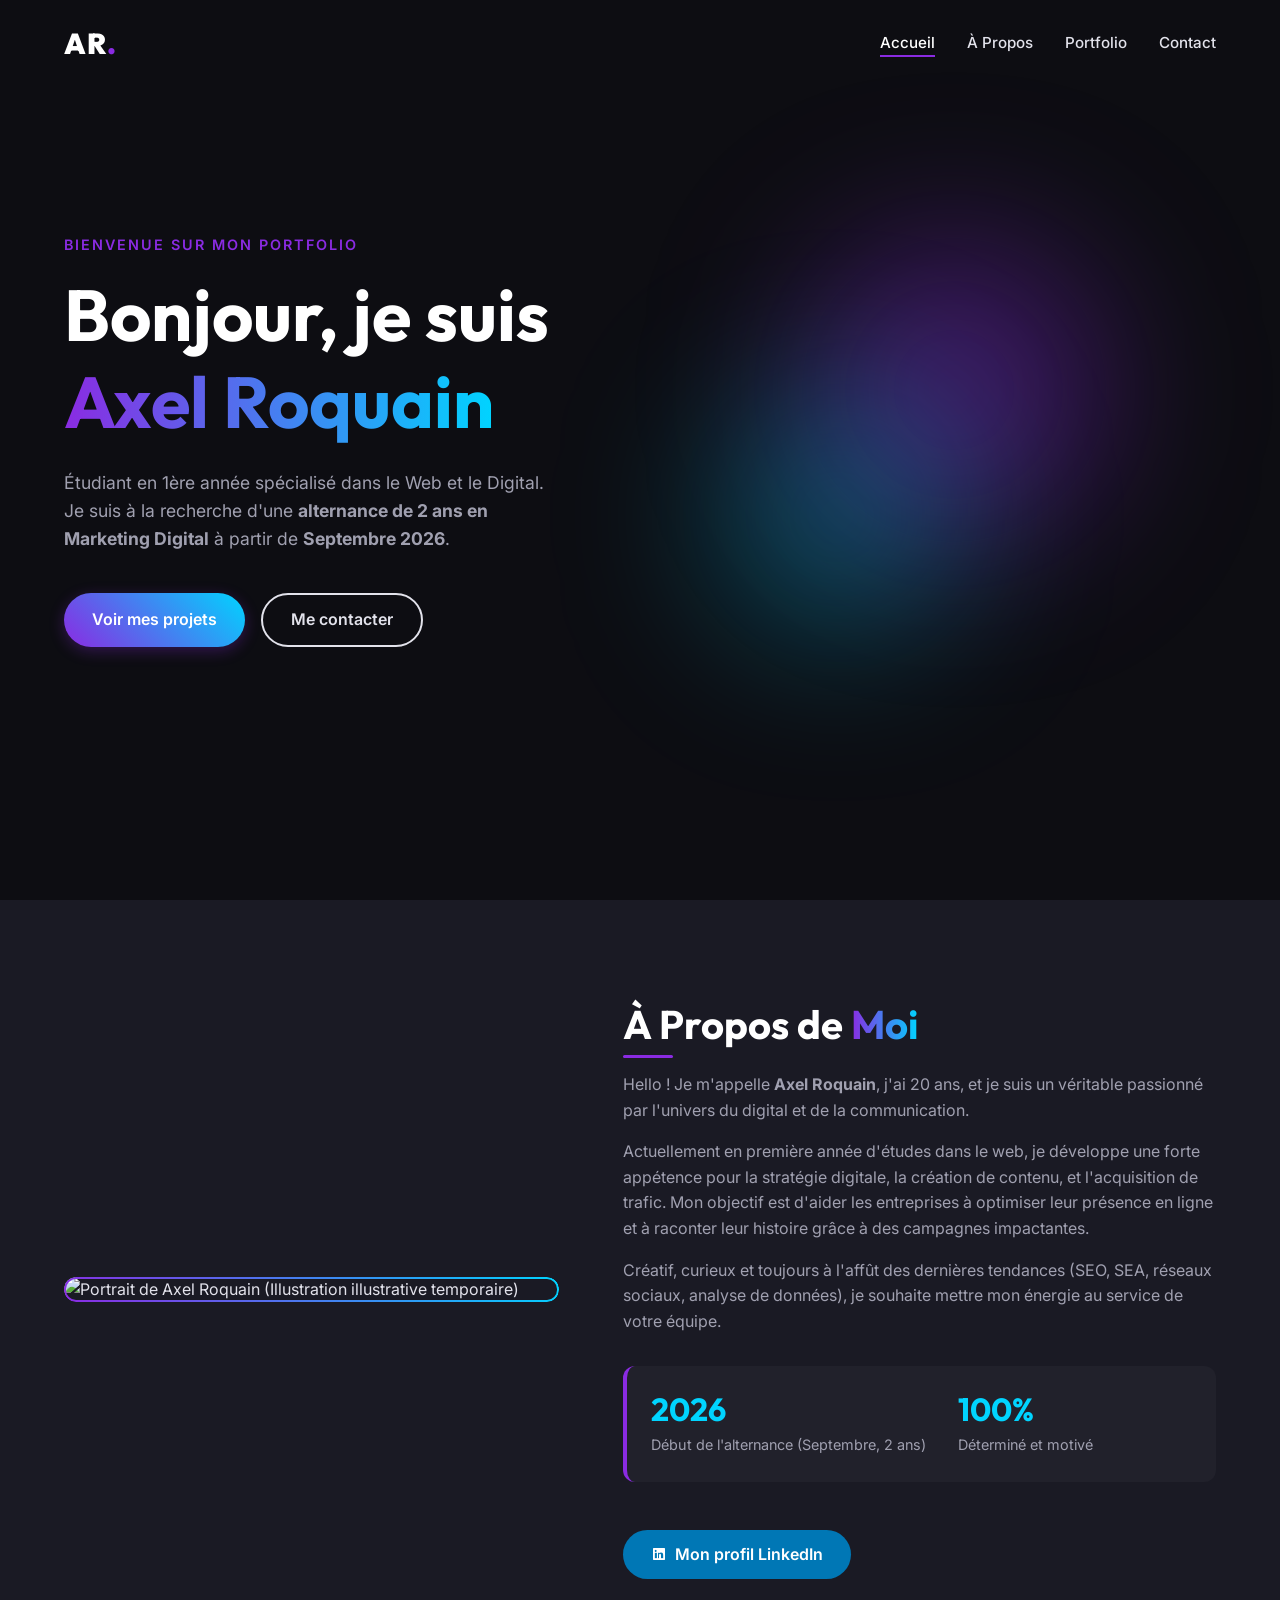
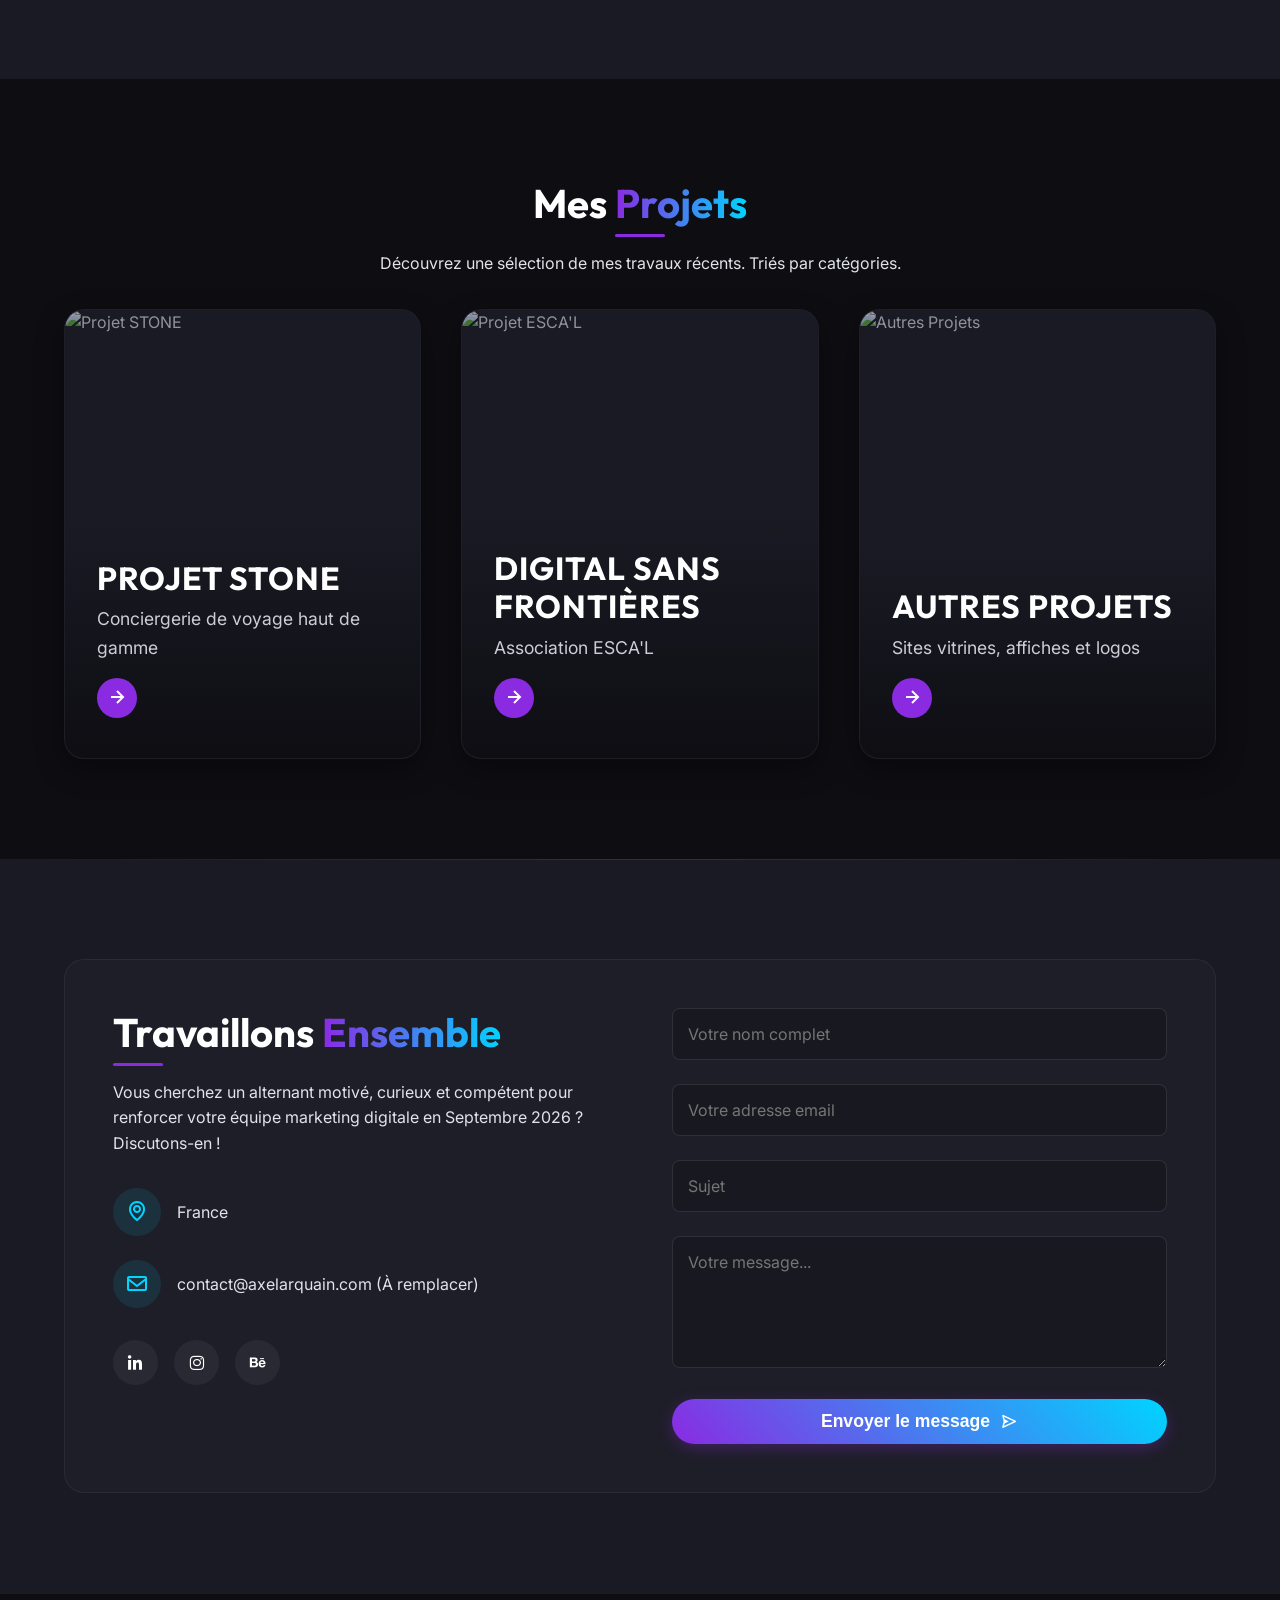
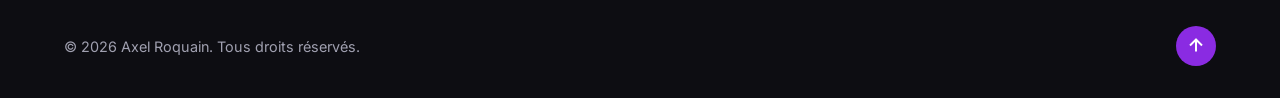
==== index.html @ b4b13b2a "Add files via upload" ====
<!DOCTYPE html>
<html lang="fr">
<head>
    <meta charset="UTF-8">
    <meta name="viewport" content="width=device-width, initial-scale=1.0">
    <title>Axel Roquain | Portfolio Digital</title>
    <meta name="description" content="Portfolio de Axel Roquain, étudiant en digital à la recherche d'une alternance en marketing digital pour Septembre 2026.">
    
    <!-- Google Fonts -->
    <link rel="preconnect" href="https://fonts.googleapis.com">
    <link rel="preconnect" href="https://fonts.gstatic.com" crossorigin>
    <link href="https://fonts.googleapis.com/css2?family=Inter:wght@300;400;500;600&family=Outfit:wght@400;700;800;900&display=swap" rel="stylesheet">
    
    <!-- Icons -->
    <link href='https://unpkg.com/boxicons@2.1.4/css/boxicons.min.css' rel='stylesheet'>
    
    <!-- Custom CSS -->
    <link rel="stylesheet" href="style.css">
</head>
<body>

    <!-- Navigation -->
    <nav class="navbar">
        <div class="container nav-container">
            <a href="#" class="logo">AR<span>.</span></a>
            <ul class="nav-links">
                <li><a href="#home" class="active">Accueil</a></li>
                <li><a href="#about">À Propos</a></li>
                <li><a href="#portfolio">Portfolio</a></li>
                <li><a href="#contact">Contact</a></li>
            </ul>
            <div class="menu-toggle">
                <i class='bx bx-menu'></i>
            </div>
        </div>
    </nav>

    <!-- Section Accueil -->
    <header id="home" class="hero section">
        <div class="container hero-container">
            <div class="hero-content">
                <span class="subtitle slide-in">Bienvenue sur mon portfolio</span>
                <h1 class="title fade-in">Bonjour, je suis <span class="highlight">Axel Roquain</span></h1>
                <p class="description fade-in-delay">
                    Étudiant en 1ère année spécialisé dans le Web et le Digital. <br>
                    Je suis à la recherche d'une <strong>alternance de 2 ans en Marketing Digital</strong> à partir de <strong>Septembre 2026</strong>.
                </p>
                <div class="hero-btns fade-in-delay-2">
                    <a href="#portfolio" class="btn btn-primary">Voir mes projets</a>
                    <a href="#contact" class="btn btn-secondary">Me contacter</a>
                </div>
            </div>
            <div class="hero-visual">
                <!-- Decorative elements / shapes for aesthetic -->
                <div class="shape shape-1"></div>
                <div class="shape shape-2"></div>
                <div class="shape shape-3"></div>
            </div>
        </div>
    </header>

    <!-- Section À Propos -->
    <section id="about" class="about section">
        <div class="container about-container">
            <div class="about-image">
                <!-- Image placeholder, par exemple portrait ou illustration -->
                <img src="https://images.unsplash.com/photo-1519085360753-af0119f7cbe7?q=80&w=600&auto=format&fit=crop" alt="Portrait de Axel Roquain (Illustration illustrative temporaire)" class="profile-img">
            </div>
            <div class="about-text">
                <h2 class="section-title">À Propos de <span class="highlight">Moi</span></h2>
                <p>Hello ! Je m'appelle <strong>Axel Roquain</strong>, j'ai 20 ans, et je suis un véritable passionné par l'univers du digital et de la communication.</p>
                <p>Actuellement en première année d'études dans le web, je développe une forte appétence pour la stratégie digitale, la création de contenu, et l'acquisition de trafic. Mon objectif est d'aider les entreprises à optimiser leur présence en ligne et à raconter leur histoire grâce à des campagnes impactantes.</p>
                <p>Créatif, curieux et toujours à l'affût des dernières tendances (SEO, SEA, réseaux sociaux, analyse de données), je souhaite mettre mon énergie au service de votre équipe.</p>
                
                <div class="stats">
                    <div class="stat-item">
                        <h3>2026</h3>
                        <span>Début de l'alternance (Septembre, 2 ans)</span>
                    </div>
                    <div class="stat-item">
                        <h3>100%</h3>
                        <span>Déterminé et motivé</span>
                    </div>
                </div>

                <a href="https://www.linkedin.com" target="_blank" class="btn btn-linkedin">
                    <i class='bx bxl-linkedin-square'></i> Mon profil LinkedIn
                </a>
            </div>
        </div>
    </section>

    <!-- Section Portfolio -->
    <section id="portfolio" class="portfolio section">
        <div class="container">
            <div class="section-header center">
                <h2 class="section-title">Mes <span class="highlight">Projets</span></h2>
                <p>Découvrez une sélection de mes travaux récents. Triés par catégories.</p>
            </div>

            <!-- Grille de projets mis en avant -->
            <div class="featured-projects-grid">
                
                <!-- Projet 1 : STONE -->
                <a href="projet-stone.html" class="featured-card">
                    <img src="images/projet de partiels/écran d'accueil.JPG" alt="Projet STONE" class="card-bg">
                    <div class="card-content">
                        <h3>Projet STONE</h3>
                        <p>Conciergerie de voyage haut de gamme</p>
                        <span class="card-arrow"><i class='bx bx-right-arrow-alt'></i></span>
                    </div>
                </a>

                <!-- Projet 2 : ESCA'L -->
                <a href="projet-escal.html" class="featured-card">
                    <img src="images/projet ESCAL/maquette site web.PNG" alt="Projet ESCA'L" class="card-bg">
                    <div class="card-content">
                        <h3>Digital sans frontières</h3>
                        <p>Association ESCA'L</p>
                        <span class="card-arrow"><i class='bx bx-right-arrow-alt'></i></span>
                    </div>
                </a>

                <!-- Projet 3 : Autres -->
                <a href="autres-projets.html" class="featured-card">
                    <img src="images/mange moi le fred's.PNG" alt="Autres Projets" class="card-bg">
                    <div class="card-content">
                        <h3>Autres Projets</h3>
                        <p>Sites vitrines, affiches et logos</p>
                        <span class="card-arrow"><i class='bx bx-right-arrow-alt'></i></span>
                    </div>
                </a>

            </div>
        </div>
    </section>

    <!-- Section Contact -->
    <section id="contact" class="contact section">
        <div class="container">
            <div class="contact-grid">
                <div class="contact-info">
                    <h2 class="section-title">Travaillons <span class="highlight">Ensemble</span></h2>
                    <p>Vous cherchez un alternant motivé, curieux et compétent pour renforcer votre équipe marketing digitale en Septembre 2026 ? Discutons-en !</p>
                    
                    <ul class="info-list">
                        <li>
                            <i class='bx bx-map'></i>
                            <span>France</span>
                        </li>
                        <li>
                            <i class='bx bx-envelope'></i>
                            <span><a href="mailto:contact@axelarquain.com">contact@axelarquain.com</a> (À remplacer)</span>
                        </li>
                    </ul>

                    <div class="social-links">
                        <a href="https://linkedin.com" target="_blank" class="social-btn"><i class='bx bxl-linkedin'></i></a>
                        <a href="#" class="social-btn"><i class='bx bxl-instagram'></i></a>
                        <a href="#" class="social-btn"><i class='bx bxl-behance'></i></a>
                    </div>
                </div>

                <div class="contact-form-container">
                    <form class="contact-form" onsubmit="event.preventDefault(); alert('Message envoyé avec succès !');">
                        <div class="form-group">
                            <input type="text" id="name" placeholder="Votre nom complet" required>
                        </div>
                        <div class="form-group">
                            <input type="email" id="email" placeholder="Votre adresse email" required>
                        </div>
                        <div class="form-group">
                            <input type="text" id="subject" placeholder="Sujet" required>
                        </div>
                        <div class="form-group">
                            <textarea id="message" rows="5" placeholder="Votre message..." required></textarea>
                        </div>
                        <button type="submit" class="btn btn-primary submit-btn">Envoyer le message <i class='bx bx-send'></i></button>
                    </form>
                </div>
            </div>
        </div>
    </section>

    <!-- Footer -->
    <footer>
        <div class="container footer-container">
            <p>&copy; 2026 Axel Roquain. Tous droits réservés.</p>
            <a href="#home" class="scroll-top"><i class='bx bx-up-arrow-alt'></i></a>
        </div>
    </footer>

    <!-- JS Scripts -->
    <script src="script.js"></script>
</body>
</html>
---- style.css ----
/** 
 * Design System - Axel Roquain Portfolio
 */

:root {
    /* Couleurs */
    --bg-color: #0d0d12;
    --surface-color: #1a1a24;
    --surface-color-glass: rgba(26, 26, 36, 0.7);
    --text-color: #e2e2eb;
    --text-muted: #a0a0b0;
    
    /* Accents (Couleurs vibrantes) */
    --primary: #8a2be2; /* Violet électrique */
    --primary-hover: #9d4edd;
    --secondary: #00d4ff; /* Cyan néon */
    
    /* Typographie */
    --font-heading: 'Outfit', sans-serif;
    --font-body: 'Inter', sans-serif;
    
    /* Utilitaires */
    --transition: all 0.3s cubic-bezier(0.25, 0.8, 0.25, 1);
    --border-radius: 12px;
}

/* === Base & Reset === */
* {
    margin: 0;
    padding: 0;
    box-sizing: border-box;
}

html {
    scroll-behavior: smooth;
    font-size: 16px;
}

body {
    background-color: var(--bg-color);
    color: var(--text-color);
    font-family: var(--font-body);
    line-height: 1.6;
    overflow-x: hidden;
}

h1, h2, h3, h4, h5, h6 {
    font-family: var(--font-heading);
    font-weight: 700;
    line-height: 1.2;
    color: #fff;
}

a {
    text-decoration: none;
    color: inherit;
    transition: var(--transition);
}

ul {
    list-style: none;
}

img, video {
    max-width: 100%;
    /* display: block; */ /* Commenté pour éviter de casser alignement, géré au cas par cas */
}

/* === Typography & Utilities === */
.highlight {
    background: linear-gradient(90deg, var(--primary), var(--secondary));
    -webkit-background-clip: text;
    -webkit-text-fill-color: transparent;
    display: inline-block;
}

.container {
    width: 90%;
    max-width: 1200px;
    margin: 0 auto;
}

.section {
    padding: 100px 0;
}

.section-title {
    font-size: 2.5rem;
    margin-bottom: 1.5rem;
    position: relative;
    display: inline-block;
}

.section-title::after {
    content: '';
    position: absolute;
    bottom: -10px;
    left: 0;
    width: 50px;
    height: 3px;
    background: var(--primary);
    border-radius: 2px;
}

.center .section-title::after {
    left: 50%;
    transform: translateX(-50%);
}

.center {
    text-align: center;
}

/* === Buttons === */
.btn {
    display: inline-flex;
    align-items: center;
    justify-content: center;
    padding: 12px 28px;
    border-radius: 30px;
    font-weight: 600;
    font-size: 1rem;
    cursor: pointer;
    transition: var(--transition);
    border: none;
    outline: none;
}

.btn-primary {
    background: linear-gradient(45deg, var(--primary), var(--secondary));
    color: #fff;
    box-shadow: 0 4px 15px rgba(138, 43, 226, 0.3);
}

.btn-primary:hover {
    transform: translateY(-3px);
    box-shadow: 0 8px 25px rgba(138, 43, 226, 0.5);
}

.btn-secondary {
    background: transparent;
    border: 2px solid var(--text-color);
    color: var(--text-color);
}

.btn-secondary:hover {
    background: var(--text-color);
    color: var(--bg-color);
}

.btn-linkedin {
    background: #0077b5;
    color: #fff;
    margin-top: 1rem;
    gap: 8px;
}

.btn-linkedin:hover {
    background: #005582;
    transform: translateY(-2px);
}

/* === Navigation === */
.navbar {
    position: fixed;
    top: 0;
    left: 0;
    width: 100%;
    padding: 20px 0;
    z-index: 1000;
    transition: var(--transition);
}

.navbar.scrolled {
    background: rgba(13, 13, 18, 0.9);
    backdrop-filter: blur(10px);
    box-shadow: 0 4px 30px rgba(0, 0, 0, 0.1);
    padding: 15px 0;
}

.nav-container {
    display: flex;
    justify-content: space-between;
    align-items: center;
}

.logo {
    font-size: 1.8rem;
    font-family: var(--font-heading);
    font-weight: 900;
    color: #fff;
    letter-spacing: 1px;
}

.logo span {
    color: var(--primary);
}

.nav-links {
    display: flex;
    gap: 2rem;
}

.nav-links li a {
    font-weight: 500;
    font-size: 0.95rem;
    position: relative;
}

.nav-links li a::before {
    content: '';
    position: absolute;
    bottom: -5px;
    left: 0;
    width: 0;
    height: 2px;
    background: var(--primary);
    transition: var(--transition);
}

.nav-links li a:hover::before,
.nav-links li a.active::before {
    width: 100%;
}

.nav-links li a:hover,
.nav-links li a.active {
    color: #fff;
}

.menu-toggle {
    display: none;
    font-size: 2rem;
    cursor: pointer;
    color: #fff;
}

/* === Hero Section === */
.hero {
    min-height: 100vh;
    display: flex;
    align-items: center;
    position: relative;
    padding-top: 80px;
}

.hero-container {
    display: grid;
    grid-template-columns: 1fr 1fr;
    gap: 2rem;
    align-items: center;
}

.subtitle {
    display: block;
    color: var(--primary);
    font-weight: 600;
    letter-spacing: 2px;
    text-transform: uppercase;
    margin-bottom: 1rem;
    font-size: 0.9rem;
}

.hero .title {
    font-size: 4.5rem;
    margin-bottom: 1.5rem;
}

.hero .description {
    font-size: 1.1rem;
    color: var(--text-muted);
    margin-bottom: 2.5rem;
    max-width: 500px;
}

.hero-btns {
    display: flex;
    gap: 1rem;
}

.hero-visual {
    position: relative;
    height: 500px;
    display: flex;
    justify-content: center;
    align-items: center;
}

.shape {
    position: absolute;
    border-radius: 50%;
    filter: blur(80px);
    z-index: -1;
}

.shape-1 {
    width: 300px;
    height: 300px;
    background: rgba(138, 43, 226, 0.4);
    top: 10%;
    right: 20%;
    animation: float 6s ease-in-out infinite;
}

.shape-2 {
    width: 250px;
    height: 250px;
    background: rgba(0, 212, 255, 0.3);
    bottom: 10%;
    left: 10%;
    animation: float 8s ease-in-out infinite reverse;
}

@keyframes float {
    0% { transform: translateY(0px) rotate(0deg); }
    50% { transform: translateY(-30px) rotate(10deg); }
    100% { transform: translateY(0px) rotate(0deg); }
}

/* === About Section === */
.about {
    background: var(--surface-color);
}

.about-container {
    display: grid;
    grid-template-columns: 1fr 1.2fr;
    gap: 4rem;
    align-items: center;
}

.about-image {
    position: relative;
    border-radius: var(--border-radius);
    overflow: hidden;
}

.about-image::before {
    content: '';
    position: absolute;
    inset: 0;
    border: 2px solid transparent;
    border-radius: var(--border-radius);
    background: linear-gradient(45deg, var(--primary), var(--secondary)) border-box;
    -webkit-mask: linear-gradient(#fff 0 0) padding-box, linear-gradient(#fff 0 0);
    -webkit-mask-composite: xor;
    mask-composite: exclude;
    z-index: 2;
    pointer-events: none;
}

.profile-img {
    width: 100%;
    height: auto;
    display: block;
    border-radius: var(--border-radius);
    transition: var(--transition);
}

.about-image:hover .profile-img {
    transform: scale(1.05);
}

.about-text p {
    color: var(--text-muted);
    margin-bottom: 1rem;
}

.stats {
    display: flex;
    gap: 2rem;
    margin: 2rem 0;
    padding: 1.5rem;
    background: rgba(255, 255, 255, 0.03);
    border-radius: var(--border-radius);
    border-left: 4px solid var(--primary);
}

.stat-item h3 {
    font-size: 2rem;
    color: var(--secondary);
    margin-bottom: 0.2rem;
}

.stat-item span {
    font-size: 0.9rem;
    color: var(--text-muted);
}

/* === Portfolio Section === */
.filter-buttons {
    display: flex;
    justify-content: center;
    gap: 1rem;
    margin: 3rem 0;
    flex-wrap: wrap;
}

.filter-btn {
    background: transparent;
    border: 1px solid var(--text-muted);
    color: var(--text-color);
    padding: 8px 20px;
    border-radius: 20px;
    cursor: pointer;
    font-family: var(--font-body);
    font-weight: 500;
    transition: var(--transition);
}

.filter-btn.active, .filter-btn:hover {
    background: var(--primary);
    border-color: var(--primary);
    color: #fff;
    box-shadow: 0 4px 10px rgba(138, 43, 226, 0.3);
}

.portfolio-grid {
    display: grid;
    grid-template-columns: repeat(auto-fill, minmax(300px, 1fr));
    gap: 2rem;
}

.portfolio-card {
    background: var(--surface-color);
    border-radius: var(--border-radius);
    overflow: hidden;
    transition: var(--transition);
    border: 1px solid rgba(255, 255, 255, 0.05);
    display: flex;
    flex-direction: column;
}

.portfolio-card:hover {
    transform: translateY(-10px);
    border-color: rgba(138, 43, 226, 0.3);
    box-shadow: 0 10px 30px rgba(0, 0, 0, 0.5);
}

.card-image, .card-video-container {
    position: relative;
    width: 100%;
    aspect-ratio: 4 / 3;
    overflow: hidden;
    background: var(--surface-color);
    display: flex;
    justify-content: center;
    align-items: center;
}

.card-image img {
    width: 100%;
    height: 100%;
    object-fit: contain; /* Affiche l'image en entier sans la rogner */
    transition: transform 0.5s ease;
    padding: 1rem; /* Ajoute un peu de respiration autour de l'image */
}

.portfolio-video {
    width: 100%;
    height: 100%;
    object-fit: contain;
}

.card-overlay {
    position: absolute;
    inset: 0;
    background: rgba(13, 13, 18, 0.8);
    display: flex;
    justify-content: center;
    align-items: center;
    opacity: 0;
    transition: var(--transition);
}

.card-overlay i {
    font-size: 3rem;
    color: #fff;
    transform: translateY(20px);
    transition: var(--transition);
}

.portfolio-card:hover .card-overlay {
    opacity: 1;
}

.portfolio-card:hover .card-overlay i {
    transform: translateY(0);
}

.portfolio-card:hover .card-image img {
    transform: scale(1.1);
}

.card-content {
    padding: 1.5rem;
    flex-grow: 1;
}

.card-content h3 {
    font-size: 1.2rem;
    margin-bottom: 0.5rem;
}

.category {
    font-size: 0.85rem;
    color: var(--primary);
    font-weight: 500;
}

/* MixItUp Classes (Pour le JS) */
.mix {
    display: none; /* Caché par défaut, MixItUp s'en occupe... ou notre propre script JS */
}

/* === Contact Section === */
.contact {
    background: var(--surface-color);
    position: relative;
}

.contact::before {
    content: '';
    position: absolute;
    top: 0;
    left: 0;
    width: 100%;
    height: 1px;
    background: linear-gradient(90deg, transparent, rgba(255, 255, 255, 0.1), transparent);
}

.contact-grid {
    display: grid;
    grid-template-columns: 1fr 1fr;
    gap: 4rem;
    background: rgba(255, 255, 255, 0.02);
    padding: 3rem;
    border-radius: 20px;
    border: 1px solid rgba(255, 255, 255, 0.05);
}

.info-list {
    margin: 2rem 0;
}

.info-list li {
    display: flex;
    align-items: center;
    gap: 1rem;
    margin-bottom: 1.5rem;
}

.info-list i {
    font-size: 1.5rem;
    color: var(--secondary);
    background: rgba(0, 212, 255, 0.1);
    padding: 12px;
    border-radius: 50%;
}

.social-links {
    display: flex;
    gap: 1rem;
}

.social-btn {
    width: 45px;
    height: 45px;
    display: flex;
    justify-content: center;
    align-items: center;
    background: rgba(255, 255, 255, 0.05);
    border-radius: 50%;
    font-size: 1.2rem;
    color: #fff;
}

.social-btn:hover {
    background: var(--primary);
    transform: translateY(-3px);
}

.contact-form .form-group {
    margin-bottom: 1.5rem;
}

.contact-form input,
.contact-form textarea {
    width: 100%;
    padding: 15px;
    background: rgba(0, 0, 0, 0.2);
    border: 1px solid rgba(255, 255, 255, 0.1);
    border-radius: 8px;
    color: #fff;
    font-family: var(--font-body);
    font-size: 1rem;
    transition: var(--transition);
}

.contact-form input:focus,
.contact-form textarea:focus {
    outline: none;
    border-color: var(--primary);
    background: rgba(0, 0, 0, 0.4);
}

.submit-btn {
    width: 100%;
    font-size: 1.1rem;
    gap: 10px;
}

/* === Footer === */
footer {
    padding: 2rem 0;
    text-align: center;
    background: var(--bg-color);
    border-top: 1px solid rgba(255, 255, 255, 0.05);
}

.footer-container {
    display: flex;
    justify-content: space-between;
    align-items: center;
}

.footer-container p {
    color: var(--text-muted);
    font-size: 0.9rem;
}

.scroll-top {
    background: var(--primary);
    color: #fff;
    width: 40px;
    height: 40px;
    display: flex;
    justify-content: center;
    align-items: center;
    border-radius: 50%;
    font-size: 1.5rem;
}

.scroll-top:hover {
    background: var(--primary-hover);
    transform: translateY(-3px);
}

/* === Animations Initiales === */
.slide-in {
    opacity: 0;
    transform: translateX(-30px);
    animation: slideIn 0.8s forwards;
}

.fade-in {
    opacity: 0;
    transform: translateY(20px);
    animation: fadeIn 0.8s forwards;
}

.fade-in-delay {
    opacity: 0;
    transform: translateY(20px);
    animation: fadeIn 0.8s 0.2s forwards;
}

.fade-in-delay-2 {
    opacity: 0;
    transform: translateY(20px);
    animation: fadeIn 0.8s 0.4s forwards;
}

@keyframes slideIn {
    to { opacity: 1; transform: translateX(0); }
}

@keyframes fadeIn {
    to { opacity: 1; transform: translateY(0); }
}

/* === Responsive Design === */
@media (max-width: 992px) {
    .hero-container {
        grid-template-columns: 1fr;
        text-align: center;
    }

    .hero .title {
        font-size: 3.5rem;
    }

    .hero .description {
        margin: 0 auto 2rem;
    }

    .hero-btns {
        justify-content: center;
    }

    .hero-visual {
        display: none; /* On cache les formes abstraites sur mobile pour alléger */
    }

    .about-container {
        grid-template-columns: 1fr;
    }
    
    .about-image {
        max-width: 400px;
        margin: 0 auto;
    }

    .contact-grid {
        grid-template-columns: 1fr;
        padding: 2rem;
    }
}

@media (max-width: 768px) {
    .menu-toggle {
        display: block;
    }

    .nav-links {
        position: fixed;
        top: 70px;
        left: -100%;
        width: 100%;
        height: calc(100vh - 70px);
        background: var(--bg-color);
        flex-direction: column;
        align-items: center;
        justify-content: center;
        transition: 0.4s ease;
    }

    .nav-links.nav-active {
        left: 0;
    }

    .hero .title {
        font-size: 2.8rem;
    }

    .section-title {
        font-size: 2rem;
    }
    
    .footer-container {
        flex-direction: column;
        gap: 1rem;
    }
}

/* === Project Pages Specific === */
.project-header-margin {
    padding-top: 150px;
    padding-bottom: 50px;
}

.project-hero-title {
    font-size: 3.5rem;
    margin-bottom: 1rem;
}

.project-hero-desc {
    color: var(--text-muted);
    font-size: 1.1rem;
    max-width: 800px;
    margin: 0 auto;
    line-height: 1.8;
}

.back-link {
    display: inline-flex;
    align-items: center;
    gap: 8px;
    color: var(--primary);
    font-weight: 600;
    margin-bottom: 2rem;
    transition: var(--transition);
}

.back-link:hover {
    color: var(--secondary);
    transform: translateX(-5px);
}

.video-showcase {
    width: 100%;
    border-radius: var(--border-radius);
    overflow: hidden;
    box-shadow: 0 10px 40px rgba(0,0,0,0.4);
    border: 1px solid rgba(255,255,255,0.05);
    margin: 2rem 0;
}

.video-showcase video {
    width: 100%;
    height: auto;
    display: block;
}

/* Swiper Carousel Customization */
.project-carousel {
    padding-bottom: 50px;
}

.swiper {
    width: 100%;
    border-radius: var(--border-radius);
}

.swiper-slide {
    display: flex;
    justify-content: center;
    align-items: center;
    background: var(--surface-color);
    border-radius: var(--border-radius);
    overflow: hidden;
    border: 1px solid rgba(255,255,255,0.05);
    height: 60vh; /* Consistent size */
}

.swiper-slide img {
    width: 100%;
    height: 100%;
    object-fit: contain;
    padding: 1rem;
}

.swiper-pagination-bullet {
    background: var(--text-color) !important;
}

.swiper-pagination-bullet-active {
    background: var(--primary) !important;
}

.swiper-button-next, .swiper-button-prev {
    color: var(--primary) !important;
    text-shadow: 0 2px 5px rgba(0,0,0,0.5);
}

/* Gallery Grid for Print & Others */
.gallery-grid {
    display: grid;
    grid-template-columns: repeat(auto-fit, minmax(300px, 1fr));
    gap: 2rem;
    margin-top: 2rem;
}

.gallery-item {
    border-radius: var(--border-radius);
    overflow: hidden;
    background: var(--surface-color);
    border: 1px solid rgba(255,255,255,0.05);
    box-shadow: 0 5px 15px rgba(0,0,0,0.2);
    display: flex;
    justify-content: center;
    align-items: center;
    padding: 1rem;
    transition: var(--transition);
}

.gallery-item:hover {
    transform: translateY(-5px);
    box-shadow: 0 10px 25px rgba(138,43,226,0.3);
}

.gallery-item img {
    max-height: 400px;
    object-fit: contain;
}

.figma-link-container {
    text-align: center;
    margin-top: 4rem;
    padding: 3rem;
    background: rgba(138, 43, 226, 0.05);
    border-radius: var(--border-radius);
    border: 1px dashed var(--primary);
}

/* === Featured Portfolio Cards (index.html) === */
.featured-projects-grid {
    display: grid;
    grid-template-columns: repeat(auto-fit, minmax(320px, 1fr));
    gap: 2.5rem;
    margin-top: 2rem;
}

.featured-card {
    position: relative;
    border-radius: 20px;
    overflow: hidden;
    height: 450px;
    background: var(--surface-color);
    box-shadow: 0 10px 30px rgba(0,0,0,0.3);
    transition: all 0.4s ease;
    border: 1px solid rgba(255,255,255,0.02);
    display: block; /* Acts as a link */
    cursor: pointer;
}

.featured-card:hover {
    transform: translateY(-10px) scale(1.02);
    box-shadow: 0 15px 40px rgba(138, 43, 226, 0.4);
    border-color: rgba(138, 43, 226, 0.5);
}

.featured-card .card-bg {
    position: absolute;
    top: 0;
    left: 0;
    width: 100%;
    height: 100%;
    object-fit: cover;
    transition: transform 0.8s ease;
    z-index: 1;
    opacity: 0.6;
}

.featured-card:hover .card-bg {
    transform: scale(1.08);
    opacity: 0.4;
}

.featured-card .card-content {
    position: absolute;
    bottom: 0;
    left: 0;
    width: 100%;
    padding: 2.5rem 2rem;
    z-index: 3;
    background: linear-gradient(to top, rgba(13, 13, 18, 0.95), rgba(13, 13, 18, 0));
}

.featured-card h3 {
    font-size: 2rem;
    margin-bottom: 0.5rem;
    color: #fff;
    text-transform: uppercase;
    letter-spacing: 1px;
}

.featured-card p {
    color: var(--text-color);
    font-size: 1.1rem;
    margin-bottom: 1rem;
    opacity: 0.9;
}

.card-arrow {
    display: inline-flex;
    justify-content: center;
    align-items: center;
    width: 40px;
    height: 40px;
    border-radius: 50%;
    background: var(--primary);
    color: #fff;
    font-size: 1.5rem;
    transition: var(--transition);
}

.featured-card:hover .card-arrow {
    background: var(--secondary);
    transform: translateX(10px);
}

/* === Lightbox (Zoom Image) === */
.lightbox {
    position: fixed;
    top: 0;
    left: 0;
    width: 100vw;
    height: 100vh;
    background: rgba(13, 13, 18, 0.95);
    display: flex;
    justify-content: center;
    align-items: center;
    z-index: 9999;
    opacity: 0;
    pointer-events: none;
    transition: opacity 0.3s ease;
}

.lightbox.active {
    opacity: 1;
    pointer-events: all;
}

.lightbox img {
    max-width: 90%;
    max-height: 90vh;
    object-fit: contain;
    transform: scale(0.8);
    transition: transform 0.3s ease;
    border-radius: var(--border-radius);
    box-shadow: 0 10px 40px rgba(0, 0, 0, 0.5);
}

.lightbox.active img {
    transform: scale(1);
}

.lightbox-close {
    position: absolute;
    top: 30px;
    right: 40px;
    font-size: 2.5rem;
    color: #fff;
    cursor: pointer;
    transition: var(--transition);
}

.lightbox-close:hover {
    color: var(--primary);
    transform: scale(1.1);
}

.zoomable {
    cursor: zoom-in !important;
    transition: opacity 0.3s ease;
}

.zoomable:hover {
    opacity: 0.8;
}
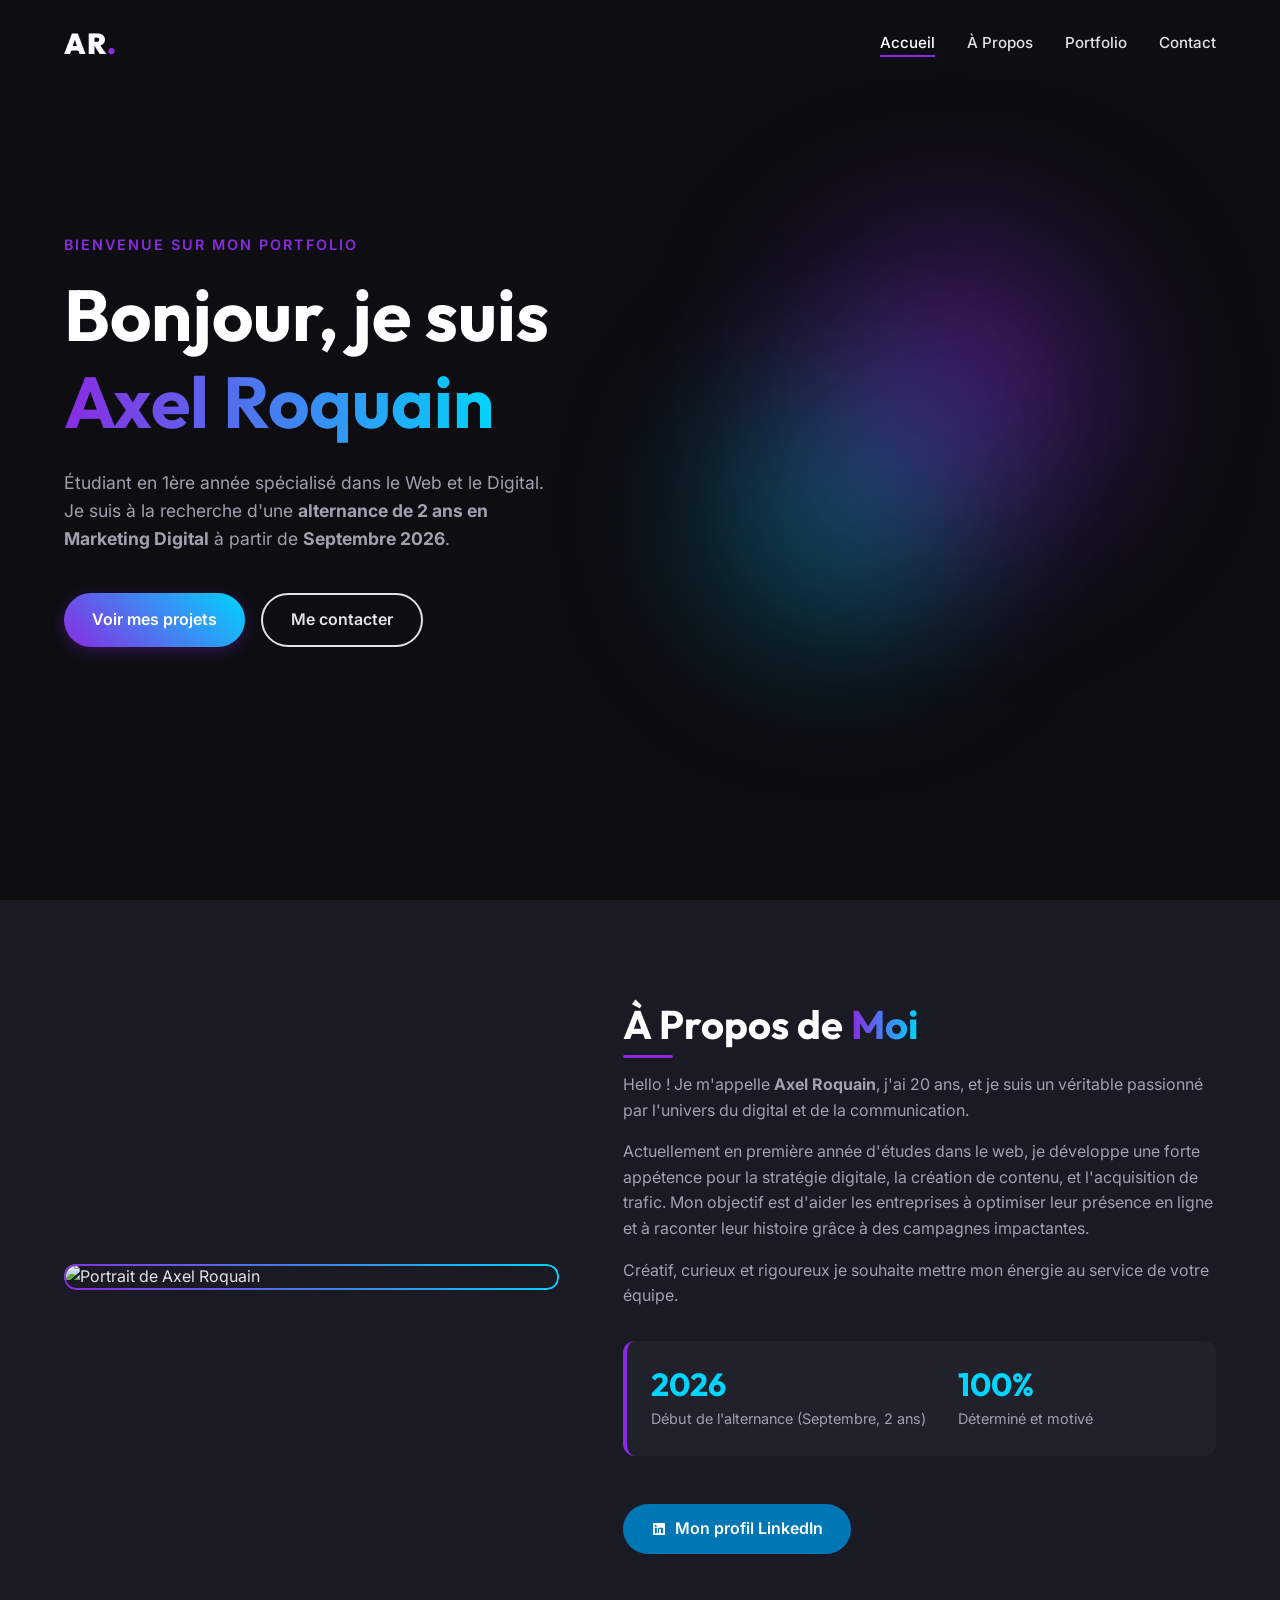
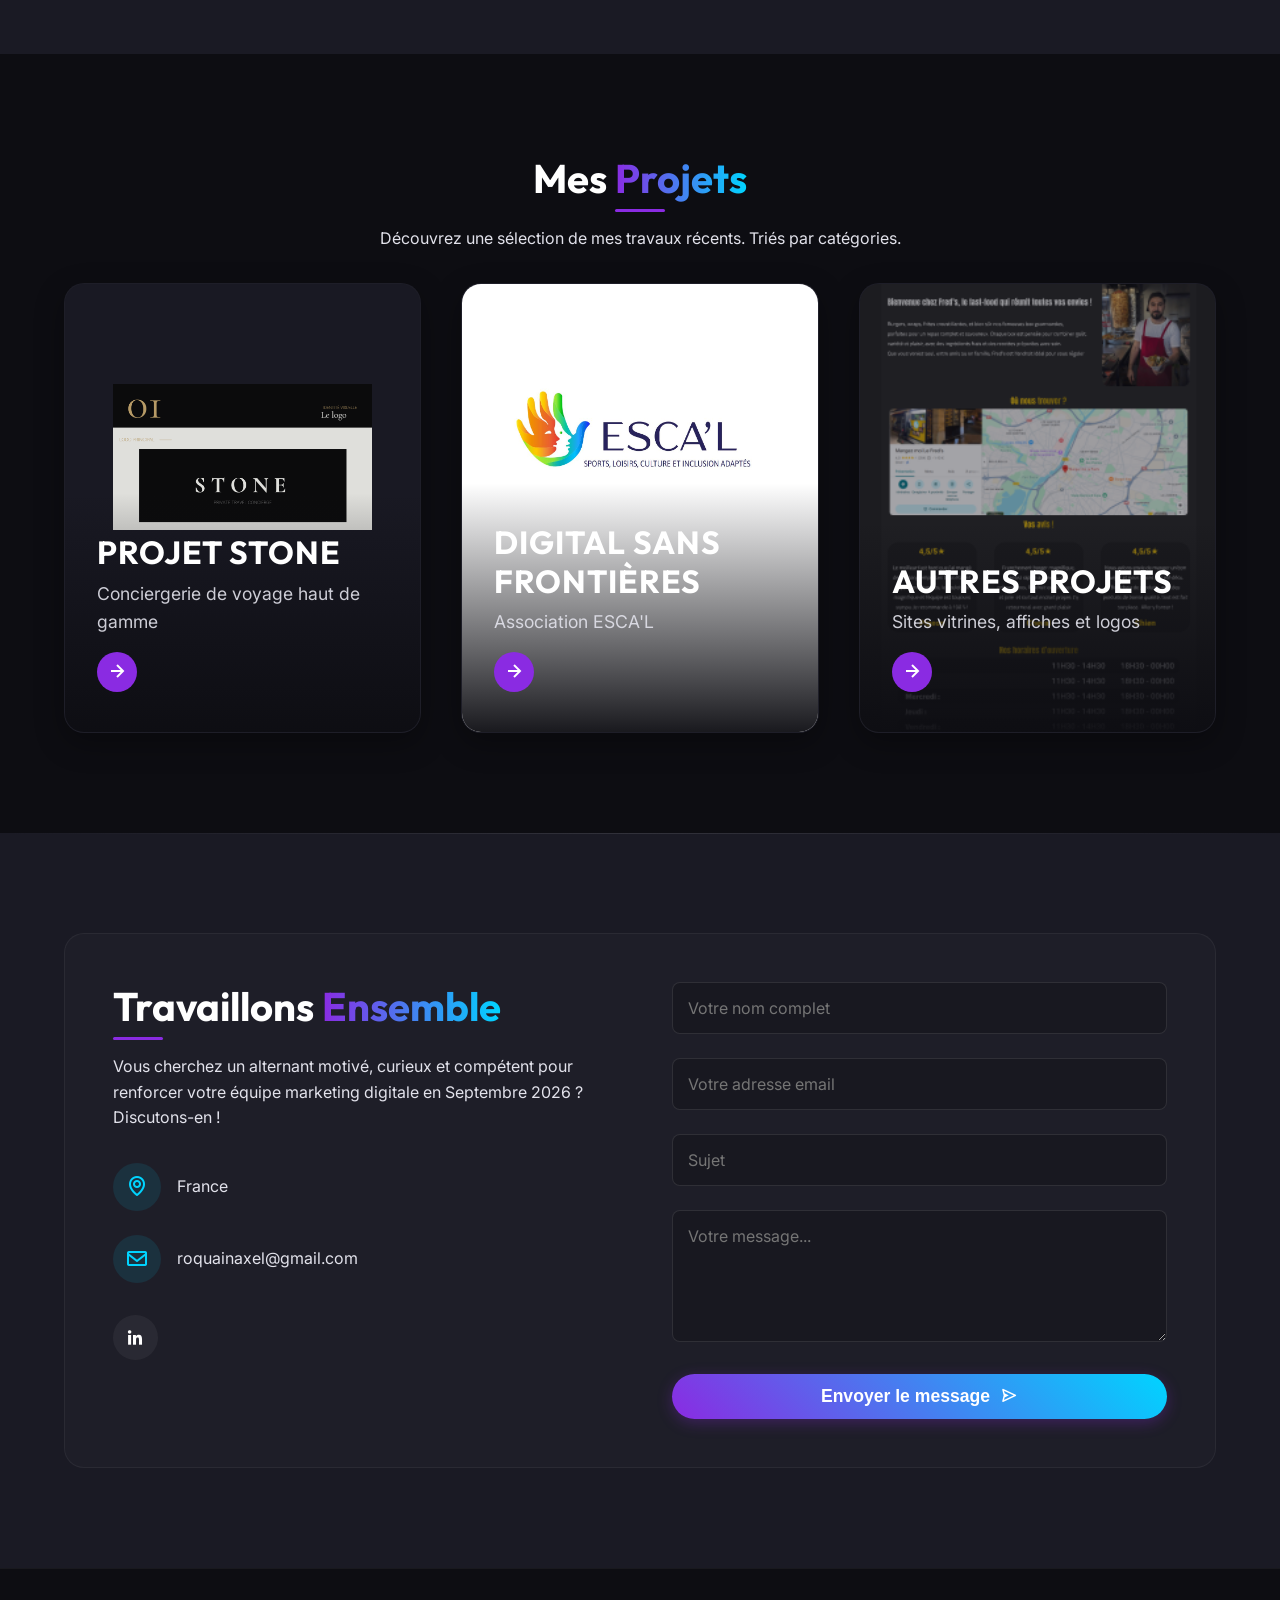
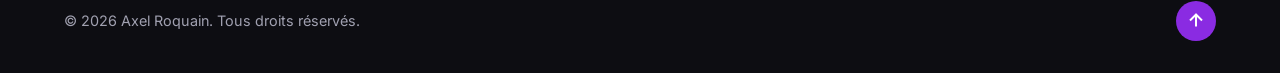
==== commit b091b039: "Add files via upload" ====
--- a/index.html
+++ b/index.html
@@ -63,14 +63,13 @@
     <section id="about" class="about section">
         <div class="container about-container">
             <div class="about-image">
-                <!-- Image placeholder, par exemple portrait ou illustration -->
-                <img src="https://images.unsplash.com/photo-1519085360753-af0119f7cbe7?q=80&w=600&auto=format&fit=crop" alt="Portrait de Axel Roquain (Illustration illustrative temporaire)" class="profile-img">
+                <img src="images/photo de moi CV.PNG" alt="Portrait de Axel Roquain" class="profile-img">
             </div>
             <div class="about-text">
                 <h2 class="section-title">À Propos de <span class="highlight">Moi</span></h2>
                 <p>Hello ! Je m'appelle <strong>Axel Roquain</strong>, j'ai 20 ans, et je suis un véritable passionné par l'univers du digital et de la communication.</p>
                 <p>Actuellement en première année d'études dans le web, je développe une forte appétence pour la stratégie digitale, la création de contenu, et l'acquisition de trafic. Mon objectif est d'aider les entreprises à optimiser leur présence en ligne et à raconter leur histoire grâce à des campagnes impactantes.</p>
-                <p>Créatif, curieux et toujours à l'affût des dernières tendances (SEO, SEA, réseaux sociaux, analyse de données), je souhaite mettre mon énergie au service de votre équipe.</p>
+                <p>Créatif, curieux et rigoureux je souhaite mettre mon énergie au service de votre équipe.</p>
                 
                 <div class="stats">
                     <div class="stat-item">
@@ -83,7 +82,7 @@
                     </div>
                 </div>
 
-                <a href="https://www.linkedin.com" target="_blank" class="btn btn-linkedin">
+                <a href="https://www.linkedin.com/in/axel-roquain-5868262b9/" target="_blank" class="btn btn-linkedin">
                     <i class='bx bxl-linkedin-square'></i> Mon profil LinkedIn
                 </a>
             </div>
@@ -103,7 +102,7 @@
                 
                 <!-- Projet 1 : STONE -->
                 <a href="projet-stone.html" class="featured-card">
-                    <img src="images/projet de partiels/écran d'accueil.JPG" alt="Projet STONE" class="card-bg">
+                    <img src="images/projet de partiels/LOGO principal.PNG" alt="Projet STONE" class="card-bg" style="object-fit: contain; background-color: #1a1a24; padding: 3rem; object-position: center 25%; opacity: 0.9;">
                     <div class="card-content">
                         <h3>Projet STONE</h3>
                         <p>Conciergerie de voyage haut de gamme</p>
@@ -113,7 +112,7 @@
 
                 <!-- Projet 2 : ESCA'L -->
                 <a href="projet-escal.html" class="featured-card">
-                    <img src="images/projet ESCAL/maquette site web.PNG" alt="Projet ESCA'L" class="card-bg">
+                    <img src="images/projet ESCAL/LOGO.JPG" alt="Projet ESCA'L" class="card-bg" style="object-fit: contain; background-color: #fff; padding: 3rem; object-position: center 20%; opacity: 1;">
                     <div class="card-content">
                         <h3>Digital sans frontières</h3>
                         <p>Association ESCA'L</p>
@@ -150,14 +149,12 @@
                         </li>
                         <li>
                             <i class='bx bx-envelope'></i>
-                            <span><a href="mailto:contact@axelarquain.com">contact@axelarquain.com</a> (À remplacer)</span>
+                            <span><a href="mailto:roquainaxel@gmail.com">roquainaxel@gmail.com</a></span>
                         </li>
                     </ul>
 
                     <div class="social-links">
-                        <a href="https://linkedin.com" target="_blank" class="social-btn"><i class='bx bxl-linkedin'></i></a>
-                        <a href="#" class="social-btn"><i class='bx bxl-instagram'></i></a>
-                        <a href="#" class="social-btn"><i class='bx bxl-behance'></i></a>
+                        <a href="https://www.linkedin.com/in/axel-roquain-5868262b9/" target="_blank" class="social-btn"><i class='bx bxl-linkedin'></i></a>
                     </div>
                 </div>
 
--- a/style.css
+++ b/style.css
@@ -770,6 +770,8 @@
     max-width: 800px;
     margin: 0 auto;
     line-height: 1.8;
+    text-align: center;
+    padding: 0 1.5rem;
 }
 
 .back-link {
@@ -977,7 +979,7 @@
     left: 0;
     width: 100vw;
     height: 100vh;
-    background: rgba(13, 13, 18, 0.95);
+    background: rgba(13, 13, 18, 0.98);
     display: flex;
     justify-content: center;
     align-items: center;
@@ -985,6 +987,7 @@
     opacity: 0;
     pointer-events: none;
     transition: opacity 0.3s ease;
+    overflow: auto;
 }
 
 .lightbox.active {
@@ -993,17 +996,18 @@
 }
 
 .lightbox img {
-    max-width: 90%;
-    max-height: 90vh;
+    max-width: none;
+    max-height: none;
+    height: 95vh;
     object-fit: contain;
-    transform: scale(0.8);
-    transition: transform 0.3s ease;
-    border-radius: var(--border-radius);
-    box-shadow: 0 10px 40px rgba(0, 0, 0, 0.5);
+    transform: scale(0.9);
+    transition: transform 0.4s cubic-bezier(0.25, 0.8, 0.25, 1);
+    box-shadow: 0 10px 40px rgba(0, 0, 0, 0.8);
+    cursor: zoom-out;
 }
 
 .lightbox.active img {
-    transform: scale(1);
+    transform: scale(1.3);
 }
 
 .lightbox-close {
